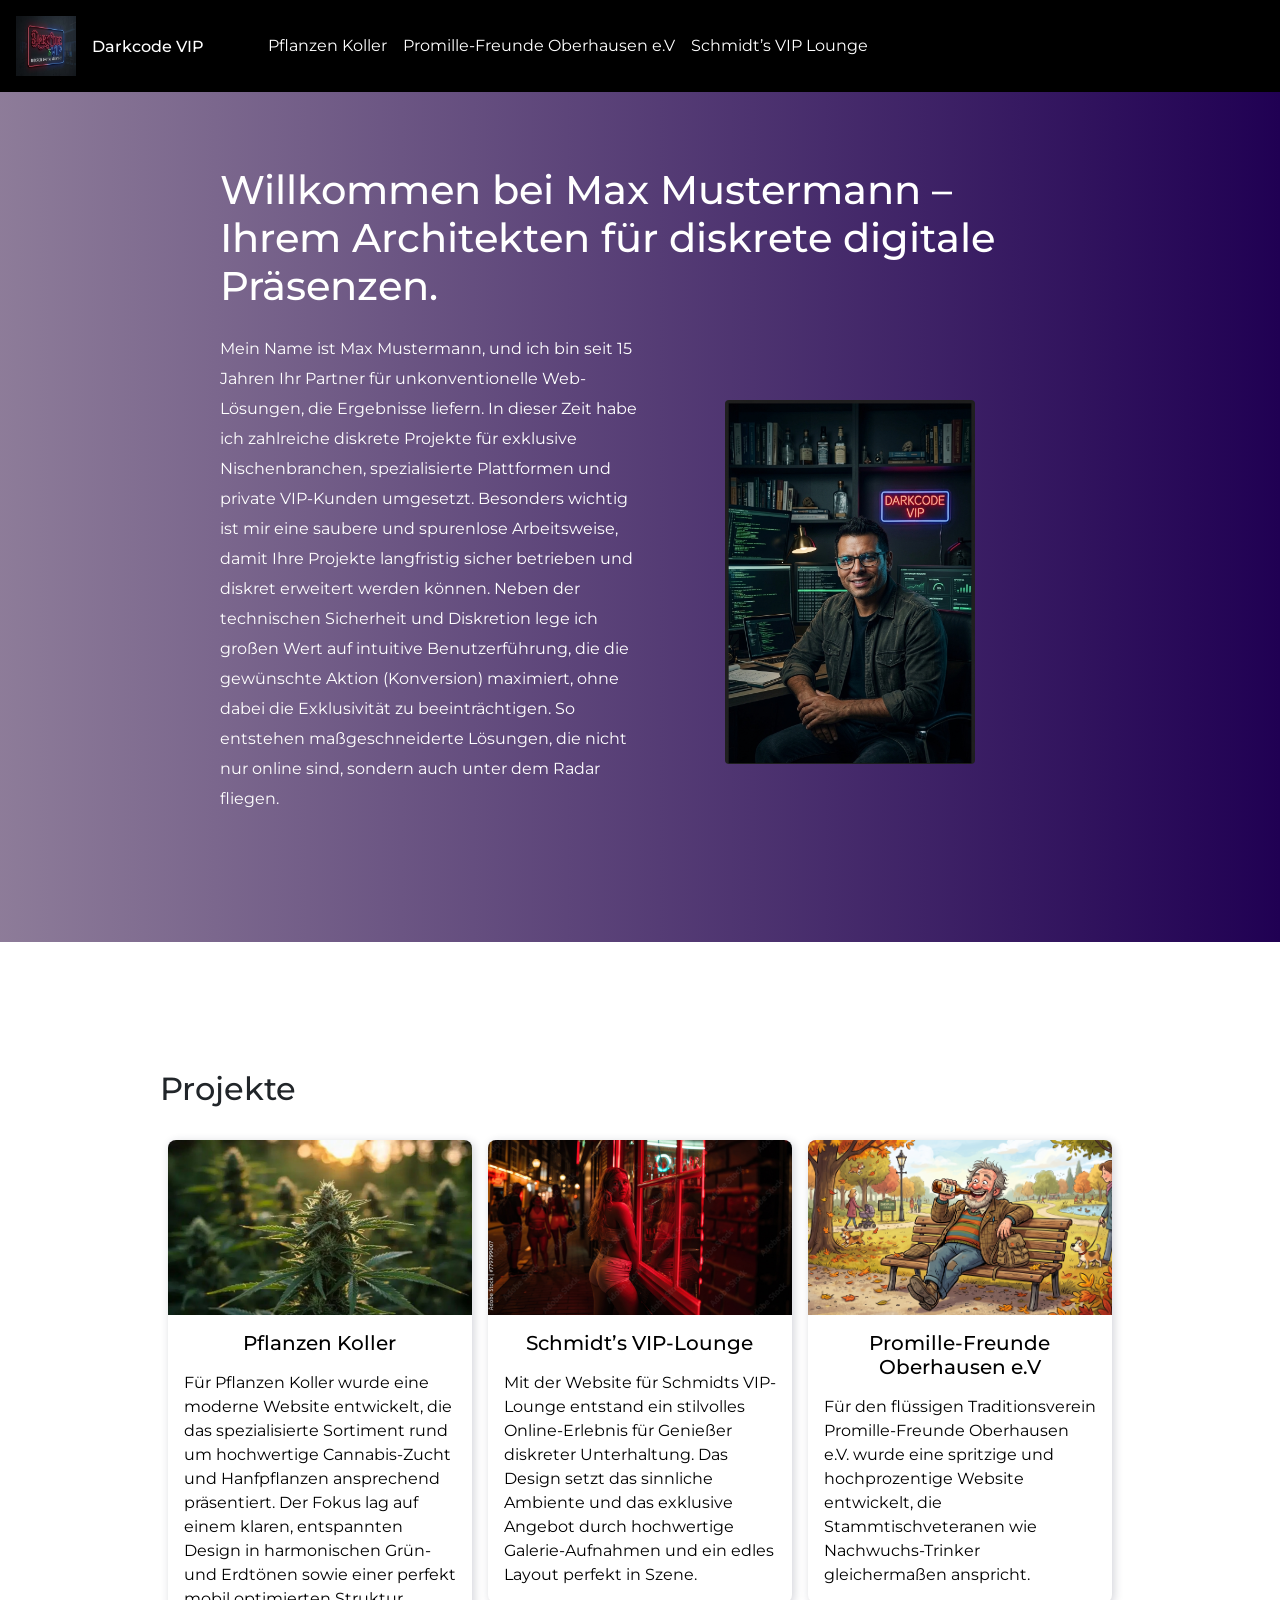
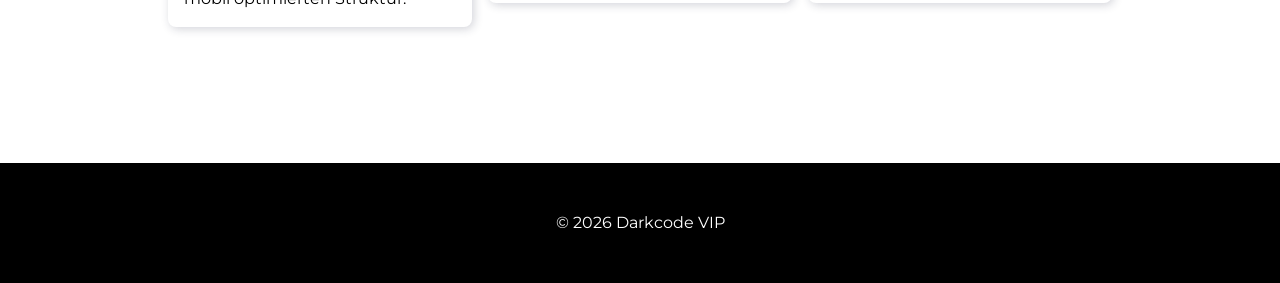
==== Tag 01/index.html @ f0a62cdc "Tag 01" ====
<!DOCTYPE html>
<html lang="de">
    <head>

        <meta charset="UTF-8">
        <meta name="viewport" content="width=device-width, initial-scale=1.0">

        <link rel="preconnect" href="https://fonts.googleapis.com">
        <link rel="preconnect" href="https://fonts.gstatic.com" crossorigin>
        <link href="https://fonts.googleapis.com/css2?family=Montserrat:ital,wght@0,100..900;1,100..900&display=swap" rel="stylesheet">
        
        <link rel="stylesheet" href="assets/styles/normalize.css">
        <link href="https://cdn.jsdelivr.net/npm/bootstrap@5.0.2/dist/css/bootstrap.min.css" rel="stylesheet" integrity="sha384-EVSTQN3/azprG1Anm3QDgpJLIm9Nao0Yz1ztcQTwFspd3yD65VohhpuuCOmLASjC" crossorigin="anonymous">

        <link rel="stylesheet" href="assets/styles/style.css">
        <title>Darkcode VIP</title>

    </head>
    <body class="page-home">
        <header>
            <nav>
                <div class="logo-wrapper">
                    <a href="index.html"><img src="assets/images/logo.png" alt="Logo"><h1>Darkcode VIP</h1></a>
                </div>
                <a href="pflanzen-koller.html" class="nav-item">Pflanzen Koller</a>
                <a href="judo-oberhausen.html" class="nav-item">Promille-Freunde Oberhausen e.V</a>
                <a href="schmidt-aquaristik.html" class="nav-item">Schmidt’s VIP Lounge</a>
            </nav>
        </header>
        <main>
            <section class="hero">
                <div class="content-inner">
                    <h1 class="mb-4">Willkommen bei Max Mustermann – Ihrem Architekten für diskrete digitale Präsenzen.</h1>
                    <div class="details container-fluid">
                        <div class="row">
                            <div class="col-6 text p-0">
                                <p>
                                    Mein Name ist Max Mustermann, und ich bin seit 15 Jahren Ihr Partner für unkonventionelle Web-Lösungen, die Ergebnisse liefern. 
                                    In dieser Zeit habe ich zahlreiche diskrete Projekte für exklusive Nischenbranchen, spezialisierte Plattformen und private VIP-Kunden umgesetzt.
                                    Besonders wichtig ist mir eine saubere und spurenlose Arbeitsweise, damit Ihre Projekte langfristig sicher betrieben und diskret erweitert werden können. 
                                    Neben der technischen Sicherheit und Diskretion lege ich großen Wert auf intuitive Benutzerführung, die die gewünschte Aktion (Konversion) maximiert, 
                                    ohne dabei die Exklusivität zu beeinträchtigen.
                                    So entstehen maßgeschneiderte Lösungen, die nicht nur online sind, sondern auch unter dem Radar fliegen.
                                </p>
                            </div>
                            <div class="col-6 img-wrapper">
                                <img src="assets/images/profile_image.jpg" alt="Max Mustermann: Webentwickler mit über 15 jahre Berufserfahrung.">
                            </div>
                        </div>
                    </div>
                </div>
            </section>
            <section class="references">
                <div class="content-inner">
                    <h2 class="mb-4">Projekte</h2>
                    <div class="projects-overview-wrapper container-fluid">
                        <div class="row">
                            <div class="col-4 p-2">
                                <a class="project-teaser" href="pflanzen-koller.html" target="_blank">
                                    <div class="img-wrapper">
                                        <img src="assets/images/projects/pflanzen-koller.jpg" alt="Projekt Pflanzen Koller">
                                    </div>
                                    <div class="content">
                                        <h3>Pflanzen Koller</h3>
                                        <div class="description">
                                            <p>Für Pflanzen Koller wurde eine moderne Website entwickelt, die das spezialisierte Sortiment
                                                rund um hochwertige Cannabis-Zucht und Hanfpflanzen ansprechend präsentiert. Der Fokus lag auf einem klaren,
                                                entspannten Design in harmonischen Grün- und Erdtönen sowie einer perfekt mobil optimierten Struktur.</p>
                                        </div>
                                    </div>
                                </a>
                            </div>
                            <div class="col-4 p-2">
                                <a class="project-teaser" href="schmidt-aquaristik.html" target="_blank">
                                    <div class="img-wrapper">
                                        <img src="assets/images/projects/schmidt-aquaristik.jpg" alt="Projekt Schmidt’s VIP Lounge">
                                    </div>
                                    <div class="content">
                                        <h3>Schmidt’s VIP-Lounge</h3>
                                        <div class="description">
                                            <p>Mit der Website für Schmidts VIP-Lounge entstand ein stilvolles Online-Erlebnis für
                                                Genießer diskreter Unterhaltung. Das Design setzt das sinnliche Ambiente und das exklusive
                                                Angebot durch hochwertige Galerie-Aufnahmen und ein edles Layout perfekt in Szene.</p>
                                        </div>
                                    </div>
                                </a>
                            </div>
                            <div class="col-4 p-2">
                                <a class="project-teaser" href="judo-oberhausen.html"  target="_blank">
                                    <div class="img-wrapper">
                                        <img src="assets/images/projects/judo-oberhausen.png" alt="Projekt Promille-Freunde Oberhausen e.V">
                                    </div>
                                    <div class="content">
                                        <h3>Promille-Freunde Oberhausen e.V</h3>
                                        <div class="description">
                                            <p>Für den flüssigen Traditionsverein Promille-Freunde Oberhausen e.V. wurde eine spritzige und hochprozentige Website
                                                entwickelt, die Stammtischveteranen wie Nachwuchs-Trinker gleichermaßen anspricht.</p>
                                        </div>
                                    </div>
                                </a>
                            </div>
                        </div>
                    </div>
                </div>
            </section>

        </main>
        <footer>
            <span>© 2026 Darkcode VIP</span>
        </footer>
    </body>
</html>
---- Tag 01/assets/styles/style.css ----
/* Allgemein
/* *** *** *** *** *** **** *** *** **** *** *** *** *** */

* {
    font-family: "Montserrat", sans-serif;
    box-sizing: border-box;
}

html {
    font-size: 16px;
}

h1, h2, h3, h4, h5, h6 {
    margin-top: 0;
}

/* Header
/* *** *** *** *** *** **** *** *** **** *** *** *** *** */

header {
    height: 95px;
    position: fixed;
    z-index: 10000;
    top: 0;
    left: 0;
    width: 100%;
}

header * {
    color: white;
}

header nav {
    display: flex;
    align-items: center;
    background-color: black;
}

header nav a, 
header nav h1 {
    padding-top: 1rem;
    padding-bottom: 1rem;
}

header nav a:hover {
    color: #ffa900;
}

header nav a {
    text-decoration: none;
}

header nav a.active {
    color: #ff8800;
}

header nav .logo-wrapper {
    margin-left: 1rem;
    margin-right: 4rem;
}

header nav .logo-wrapper a {
    display: flex;
}

header nav .logo-wrapper a img {
    width: 60px;
    height: 60px;
    display: block;
    margin-right: 1rem;
}

header nav .logo-wrapper a h1 {
    position: relative;
    top: 5px;
    font-size: 1rem;
    margin: 0;
}

header nav .nav-item {
    display: block;
    margin-right: 1rem;
}


/* Home
/* *** *** *** *** *** **** *** *** **** *** *** *** *** */

.page-home .hero {
    background-image: url(/assets/images/portfolio-bg);
}


.page-home .references {
    padding-top: 8rem;
    padding-bottom: 8rem;
}

.page-home .references .content-inner {
    max-width: 960px;
}

.page-home .references .project-teaser {
    box-shadow: 2px 2px 10px rgba(31, 34, 67, .2);
    border-radius: .5rem;
    overflow: hidden;
    cursor: pointer;
    text-decoration: none;
    color: black;
    display: block;
}

.page-home .references .project-teaser:hover {
    box-shadow: 2px 2px 10px #ffb743;
}

.page-home .references .project-teaser h3 {
    font-size: 1.25rem;
    text-align: center;
    margin-bottom: 1rem;
}

.page-home .references .project-teaser .img-wrapper {
    /*margin-bottom: 1.25rem;*/
    height: 175px;
    overflow: hidden;
}

.page-home .references .project-teaser .img-wrapper img {
    width: 100%;
    height: 100%;
    object-fit: cover;
}

.page-home .references .project-teaser .content {
    padding: 1rem;
}

.page-home .references .project-teaser .content p {
    margin-bottom: 0;
}


/* Project Single
/* *** *** *** *** *** **** *** *** **** *** *** *** *** */


.page-project-detail .hero .content-inner .details .img-wrapper {
    align-items: start;
    padding-left: 2rem;
    position: relative;
    top: 2rem;
}

.page-project-detail .hero .content-inner .details .img-wrapper img {
    max-width: 100%;
    border-radius: .25rem;
}


/* Footer
/* *** *** *** *** *** **** *** *** **** *** *** *** *** */

footer {
    display: flex;
    justify-content: center;
    align-items: center;
    height: 120px;
    color: white;
    background-color: black;
}



/* Utilities
/* *** *** *** *** *** **** *** *** **** *** *** *** *** */

.content-inner {
    max-width: 840px;
    margin: 0 auto;
}

.hero {
    padding-top: 94px;
    padding-bottom: 7rem;
    background-image: url(/assets/images/portfolio-bg.jpg);
    background-size: cover;
    position: relative;
    background-attachment: fixed;
}

.hero:before {
    content: "";
    position: absolute;
    top: 0; 
    left: 0;
    width: 100%;
    height: 100%;
    background-image: linear-gradient(90deg, #3010458c, #200053);
}

.hero .content-inner {
    position: relative;
    z-index: 10;
    color: white;
}

.hero .content-inner {
    padding-top: 4.5rem;
}

.hero .content-inner .details {
    display: flex;
}

.hero .content-inner .details > div {
    flex: 1;
}

.hero .content-inner .details .img-wrapper {
    display: flex;
    justify-content: center;
    align-items: center;
}

.hero .content-inner .details .img-wrapper img {
    max-width: 250px;
    border-radius: .25rem;
}

.hero .content-inner .details p {
    line-height: 1.875;
}


.btn-alpha {
    border: 1px solid #ff8800;
    color: #ff8800;
    padding: 1rem;
    text-decoration: none;
    border-radius: 2.5rem;
    display: inline-block;
}

.btn-alpha:hover {
    border-color: #ffa900;
    color: #ffa900;
}
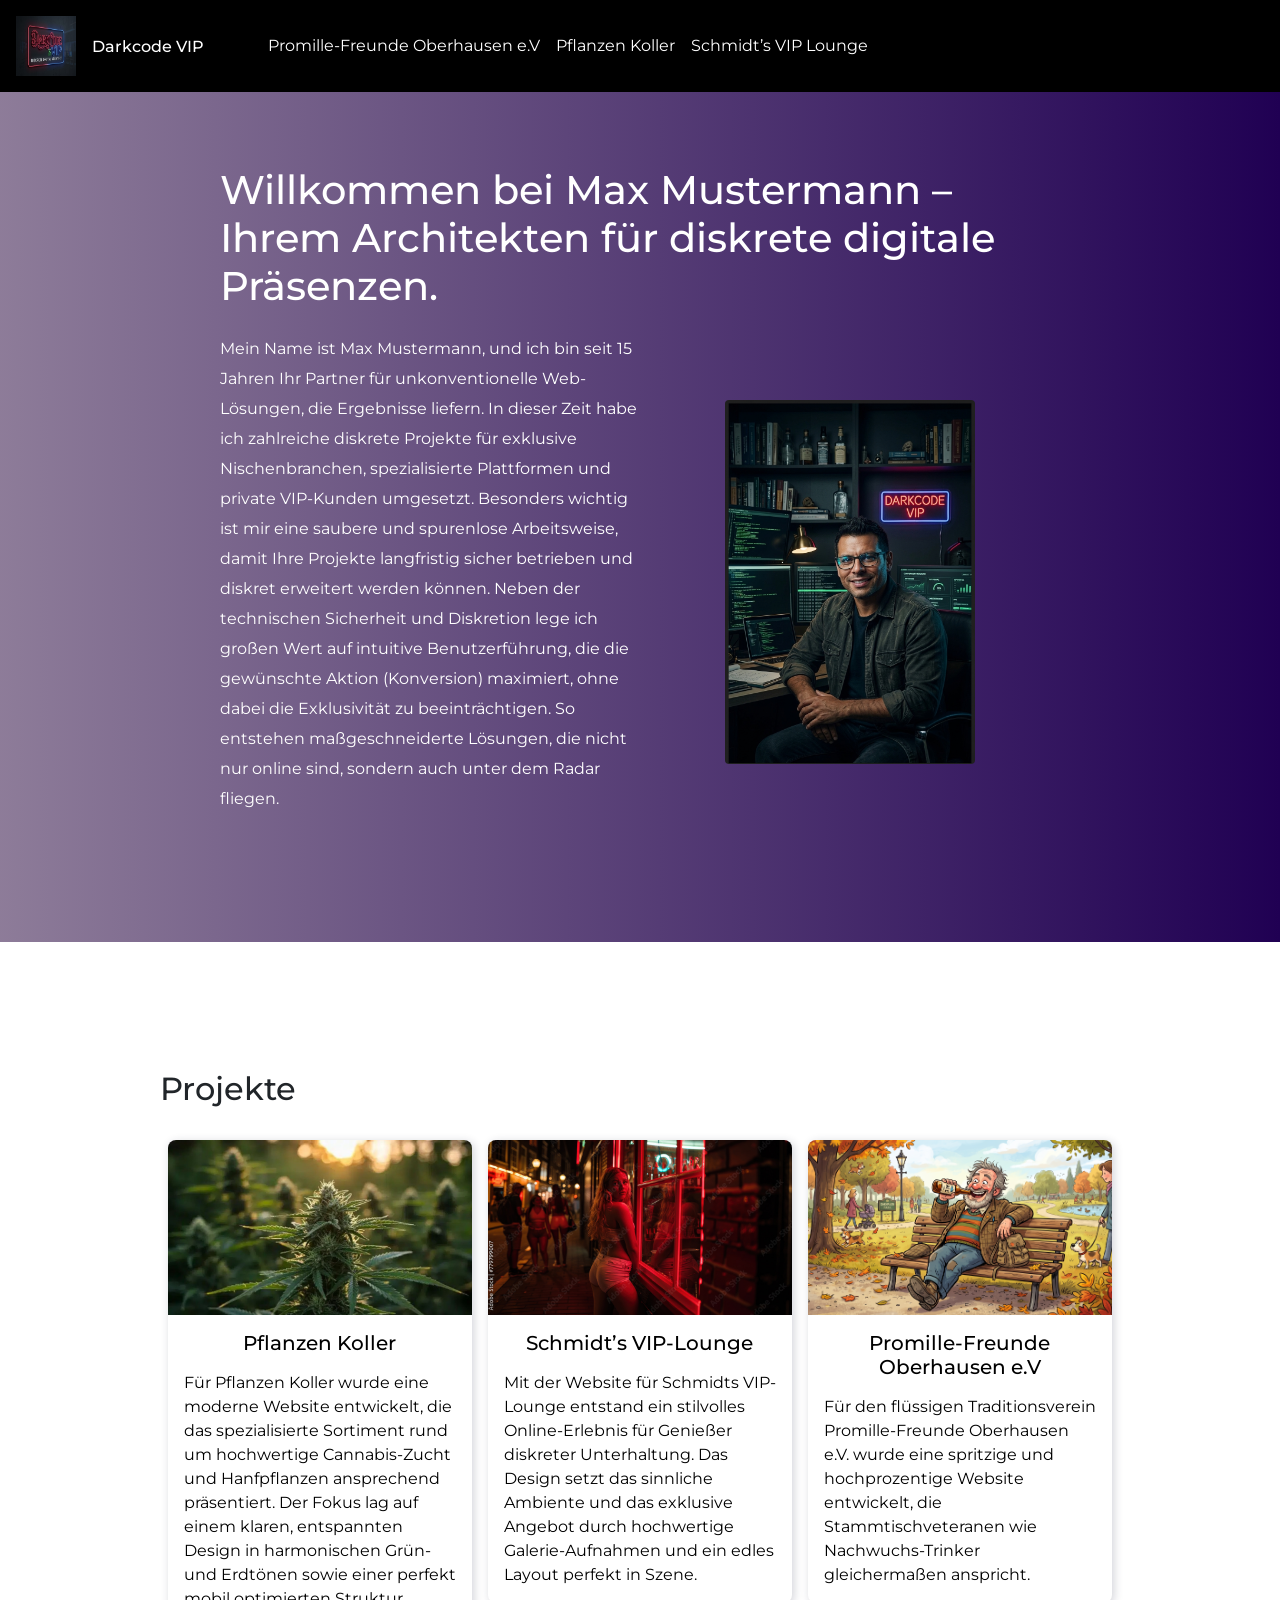
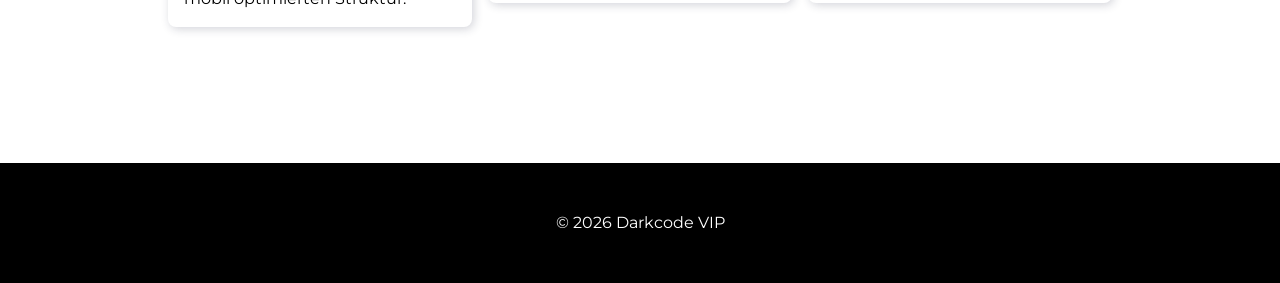
==== commit 0ca77fe2: "Fix" ====
--- a/Tag 01/index.html
+++ b/Tag 01/index.html
@@ -22,8 +22,8 @@
                 <div class="logo-wrapper">
                     <a href="index.html"><img src="assets/images/logo.png" alt="Logo"><h1>Darkcode VIP</h1></a>
                 </div>
+                <a href="judo-oberhausen.html" class="nav-item">Promille-Freunde Oberhausen e.V</a>
                 <a href="pflanzen-koller.html" class="nav-item">Pflanzen Koller</a>
-                <a href="judo-oberhausen.html" class="nav-item">Promille-Freunde Oberhausen e.V</a>
                 <a href="schmidt-aquaristik.html" class="nav-item">Schmidt’s VIP Lounge</a>
             </nav>
         </header>
